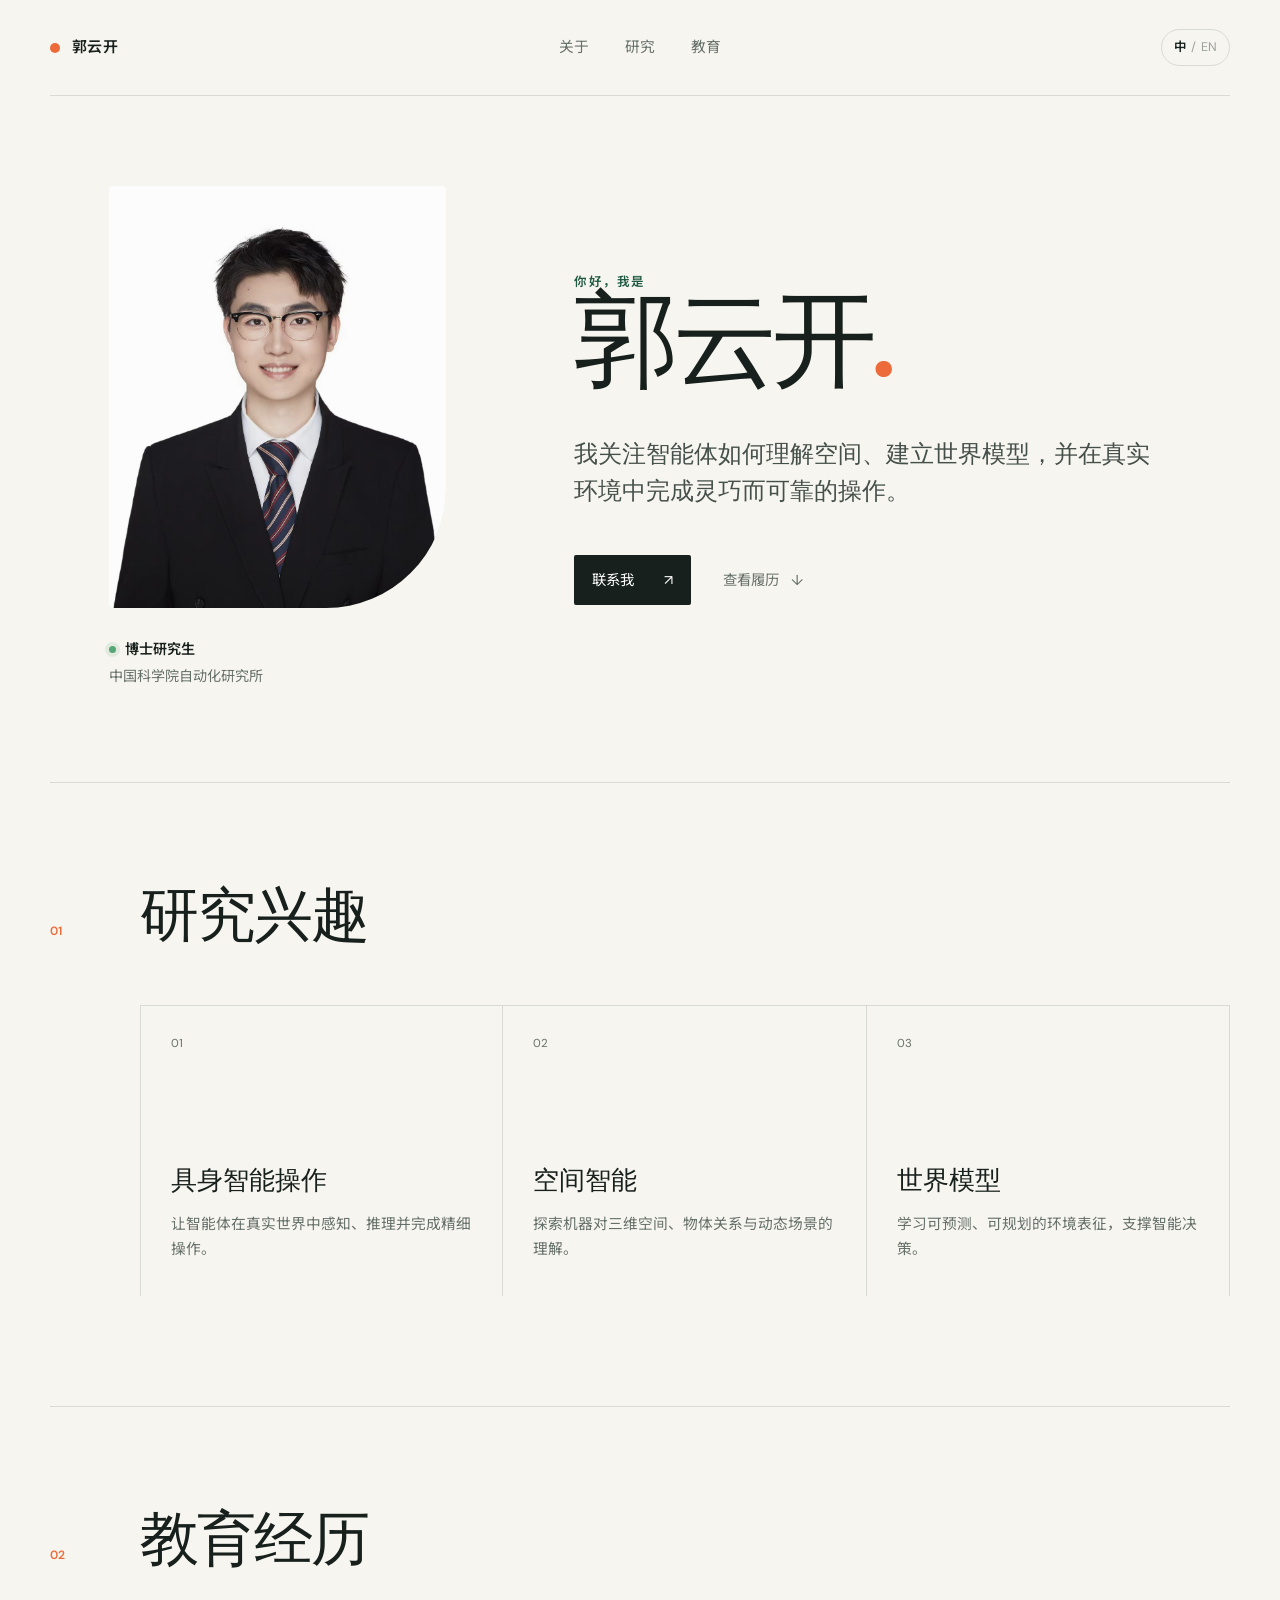
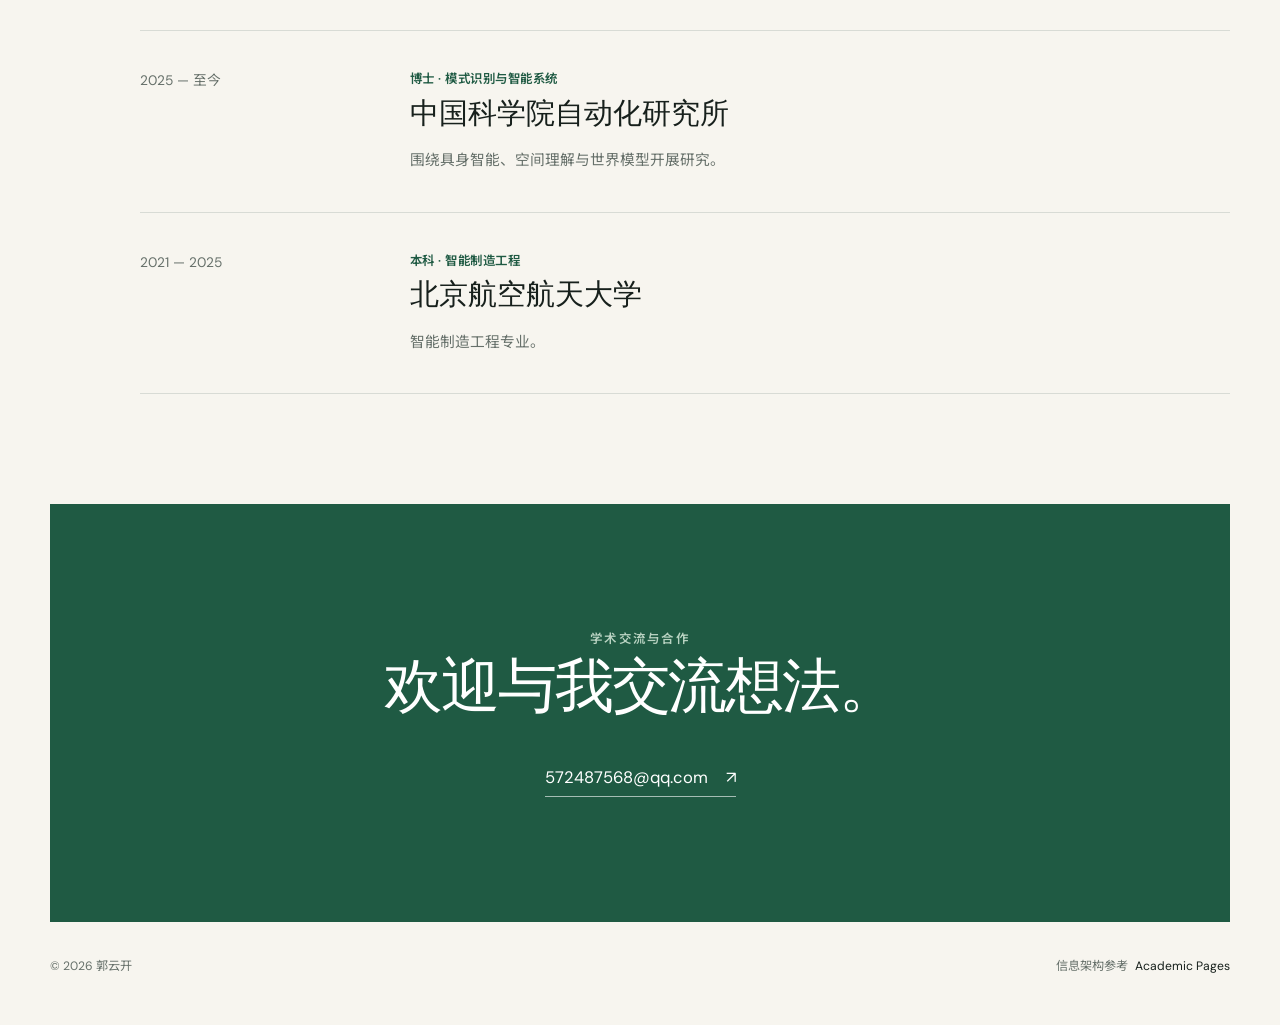
==== index.html @ 11bcfe5f "Create academic personal homepage" ====
<!doctype html>
<html lang="zh-CN">
  <head>
    <meta charset="UTF-8" />
    <meta name="viewport" content="width=device-width, initial-scale=1.0" />
    <meta
      name="description"
      content="郭云开，中国科学院自动化研究所博士研究生，研究方向包括具身智能操作、空间智能与世界模型。"
    />
    <meta name="theme-color" content="#f7f5ef" />
    <title>郭云开 | YunKai Guo</title>
    <link rel="preconnect" href="https://fonts.googleapis.com" />
    <link rel="preconnect" href="https://fonts.gstatic.com" crossorigin />
    <link
      href="https://fonts.googleapis.com/css2?family=DM+Sans:wght@400;500;600&family=Noto+Sans+SC:wght@400;500;600&family=Newsreader:opsz,wght@6..72,500;6..72,600&display=swap"
      rel="stylesheet"
    />
    <link rel="stylesheet" href="styles.css" />
  </head>
  <body>
    <div class="page-shell">
      <header class="site-header">
        <a class="wordmark" href="#top" aria-label="返回首页">
          <span class="wordmark-dot" aria-hidden="true"></span>
          <span data-zh="郭云开" data-en="YunKai Guo">郭云开</span>
        </a>

        <nav class="site-nav" aria-label="页面导航">
          <a href="#about" data-zh="关于" data-en="About">关于</a>
          <a href="#research" data-zh="研究" data-en="Research">研究</a>
          <a href="#education" data-zh="教育" data-en="Education">教育</a>
        </nav>

        <button class="language-switch" type="button" aria-label="Switch to English">
          <span class="active">中</span><span class="divider">/</span><span>EN</span>
        </button>
      </header>

      <main id="top">
        <section class="hero" id="about">
          <aside class="profile-column">
            <div class="portrait-wrap">
              <img
                src="2daff276313468bf5941d6a579927901.jpg"
                alt="郭云开个人照片"
                width="1280"
                height="1280"
              />
            </div>
            <div class="profile-meta">
              <p class="status"><span aria-hidden="true"></span><span data-zh="博士研究生" data-en="PhD Student">博士研究生</span></p>
              <p data-zh="中国科学院自动化研究所" data-en="Institute of Automation, Chinese Academy of Sciences">
                中国科学院自动化研究所
              </p>
            </div>
          </aside>

          <div class="intro-column">
            <p class="eyebrow" data-zh="你好，我是" data-en="Hello, I’m">你好，我是</p>
            <h1><span data-zh="郭云开" data-en="YunKai Guo">郭云开</span><span class="period">.</span></h1>
            <p class="lead" data-zh="我关注智能体如何理解空间、建立世界模型，并在真实环境中完成灵巧而可靠的操作。" data-en="I study how intelligent agents understand space, build world models, and perform dexterous, reliable manipulation in the physical world.">
              我关注智能体如何理解空间、建立世界模型，并在真实环境中完成灵巧而可靠的操作。
            </p>
            <div class="hero-actions">
              <a class="button primary" href="mailto:572487568@qq.com">
                <span data-zh="联系我" data-en="Get in touch">联系我</span>
                <span aria-hidden="true">↗</span>
              </a>
              <a class="text-link" href="#education">
                <span data-zh="查看履历" data-en="View profile">查看履历</span>
                <span aria-hidden="true">↓</span>
              </a>
            </div>
          </div>
        </section>

        <section class="content-section research-section" id="research">
          <div class="section-heading">
            <p class="section-index">01</p>
            <h2 data-zh="研究兴趣" data-en="Research Interests">研究兴趣</h2>
          </div>
          <div class="research-grid">
            <article class="research-card">
              <span class="card-number">01</span>
              <div>
                <h3 data-zh="具身智能操作" data-en="Embodied Manipulation">具身智能操作</h3>
                <p data-zh="让智能体在真实世界中感知、推理并完成精细操作。" data-en="Enabling agents to perceive, reason, and manipulate objects in the physical world.">
                  让智能体在真实世界中感知、推理并完成精细操作。
                </p>
              </div>
            </article>
            <article class="research-card">
              <span class="card-number">02</span>
              <div>
                <h3 data-zh="空间智能" data-en="Spatial Intelligence">空间智能</h3>
                <p data-zh="探索机器对三维空间、物体关系与动态场景的理解。" data-en="Exploring machine understanding of 3D space, object relations, and dynamic scenes.">
                  探索机器对三维空间、物体关系与动态场景的理解。
                </p>
              </div>
            </article>
            <article class="research-card">
              <span class="card-number">03</span>
              <div>
                <h3 data-zh="世界模型" data-en="World Models">世界模型</h3>
                <p data-zh="学习可预测、可规划的环境表征，支撑智能决策。" data-en="Learning predictive representations of environments for planning and intelligent decisions.">
                  学习可预测、可规划的环境表征，支撑智能决策。
                </p>
              </div>
            </article>
          </div>
        </section>

        <section class="content-section education-section" id="education">
          <div class="section-heading">
            <p class="section-index">02</p>
            <h2 data-zh="教育经历" data-en="Education">教育经历</h2>
          </div>
          <div class="timeline">
            <article class="timeline-item">
              <div class="timeline-year" data-zh="2025 — 至今" data-en="2025 — Present">2025 — 至今</div>
              <div class="timeline-content">
                <p class="degree" data-zh="博士 · 模式识别与智能系统" data-en="PhD · Pattern Recognition and Intelligent Systems">博士 · 模式识别与智能系统</p>
                <h3 data-zh="中国科学院自动化研究所" data-en="Institute of Automation, Chinese Academy of Sciences">中国科学院自动化研究所</h3>
                <p data-zh="围绕具身智能、空间理解与世界模型开展研究。" data-en="Researching embodied intelligence, spatial understanding, and world models.">
                  围绕具身智能、空间理解与世界模型开展研究。
                </p>
              </div>
            </article>
            <article class="timeline-item">
              <div class="timeline-year">2021 — 2025</div>
              <div class="timeline-content">
                <p class="degree" data-zh="本科 · 智能制造工程" data-en="BEng · Intelligent Manufacturing Engineering">本科 · 智能制造工程</p>
                <h3 data-zh="北京航空航天大学" data-en="Beihang University">北京航空航天大学</h3>
                <p data-zh="智能制造工程专业。" data-en="Major in Intelligent Manufacturing Engineering.">智能制造工程专业。</p>
              </div>
            </article>
          </div>
        </section>

        <section class="contact-section" id="contact">
          <p class="eyebrow" data-zh="学术交流与合作" data-en="Research & collaboration">学术交流与合作</p>
          <h2 data-zh="欢迎与我交流想法。" data-en="Let’s exchange ideas.">欢迎与我交流想法。</h2>
          <a href="mailto:572487568@qq.com">572487568@qq.com <span aria-hidden="true">↗</span></a>
        </section>
      </main>

      <footer>
        <p>© <span id="year"></span> <span data-zh="郭云开" data-en="YunKai Guo">郭云开</span></p>
        <p>
          <span data-zh="信息架构参考" data-en="Structure inspired by">信息架构参考</span>
          <a href="https://github.com/academicpages/academicpages.github.io" target="_blank" rel="noreferrer">Academic Pages</a>
        </p>
      </footer>
    </div>
    <script src="script.js"></script>
  </body>
</html>
---- styles.css ----
:root {
  --paper: #f7f5ef;
  --ink: #17201c;
  --muted: #66706a;
  --line: #d8dbd5;
  --sage: #dce8df;
  --green: #1f5a43;
  --warm: #ed6a3a;
  --serif: "Newsreader", "Noto Serif SC", serif;
  --sans: "DM Sans", "Noto Sans SC", sans-serif;
}

* {
  box-sizing: border-box;
}

html {
  scroll-behavior: smooth;
}

body {
  margin: 0;
  background: var(--paper);
  color: var(--ink);
  font-family: var(--sans);
  font-size: 15px;
  line-height: 1.7;
  -webkit-font-smoothing: antialiased;
}

a {
  color: inherit;
  text-decoration: none;
}

button {
  font: inherit;
}

.page-shell {
  width: min(1180px, calc(100% - 64px));
  margin: 0 auto;
}

.site-header {
  min-height: 96px;
  display: grid;
  grid-template-columns: 1fr auto 1fr;
  align-items: center;
  border-bottom: 1px solid var(--line);
}

.wordmark {
  display: inline-flex;
  align-items: center;
  gap: 12px;
  width: max-content;
  font-weight: 600;
  letter-spacing: 0.02em;
}

.wordmark-dot {
  width: 10px;
  height: 10px;
  border-radius: 50%;
  background: var(--warm);
}

.site-nav {
  display: flex;
  gap: 36px;
  color: var(--muted);
  font-size: 0.92rem;
}

.site-nav a,
.text-link,
footer a {
  transition: color 180ms ease;
}

.site-nav a:hover,
.text-link:hover,
footer a:hover {
  color: var(--warm);
}

.language-switch {
  justify-self: end;
  padding: 7px 12px;
  border: 1px solid var(--line);
  border-radius: 999px;
  background: transparent;
  color: #9aa09c;
  cursor: pointer;
  font-size: 0.78rem;
}

.language-switch .active {
  color: var(--ink);
  font-weight: 600;
}

.language-switch .divider {
  margin: 0 5px;
}

.hero {
  min-height: 670px;
  display: grid;
  grid-template-columns: minmax(280px, 0.82fr) minmax(400px, 1.45fr);
  gap: clamp(70px, 10vw, 150px);
  align-items: center;
  padding: 90px 5%;
}

.profile-column {
  align-self: center;
}

.portrait-wrap {
  position: relative;
  aspect-ratio: 4 / 5;
  overflow: hidden;
  background: var(--sage);
  border-radius: 3px 3px 120px 3px;
}

.portrait-wrap::before {
  content: "";
  position: absolute;
  inset: 18px -18px -18px 18px;
  border: 1px solid #b8c9bd;
  border-radius: 3px 3px 120px 3px;
  z-index: -1;
}

.portrait-wrap img {
  width: 100%;
  height: 100%;
  display: block;
  object-fit: cover;
  object-position: center 18%;
  filter: saturate(0.88) contrast(0.98);
}

.profile-meta {
  margin-top: 30px;
  font-size: 0.88rem;
  color: var(--muted);
}

.profile-meta p {
  margin: 3px 0;
}

.profile-meta .status {
  display: flex;
  align-items: center;
  gap: 9px;
  color: var(--ink);
  font-weight: 600;
}

.status > span:first-child {
  width: 7px;
  height: 7px;
  border-radius: 50%;
  background: #58a575;
  box-shadow: 0 0 0 4px rgba(88, 165, 117, 0.13);
}

.eyebrow {
  margin: 0 0 14px;
  color: var(--green);
  font-size: 0.78rem;
  font-weight: 600;
  letter-spacing: 0.18em;
  text-transform: uppercase;
}

.intro-column h1 {
  margin: 0;
  font-family: var(--serif);
  font-size: clamp(4.6rem, 8.2vw, 7.7rem);
  font-weight: 500;
  letter-spacing: -0.06em;
  line-height: 0.86;
}

.period {
  color: var(--warm);
}

.lead {
  max-width: 620px;
  margin: 40px 0 0;
  color: #46504b;
  font-family: var(--serif);
  font-size: clamp(1.22rem, 1.9vw, 1.65rem);
  line-height: 1.55;
}

.hero-actions {
  display: flex;
  align-items: center;
  gap: 32px;
  margin-top: 42px;
}

.button {
  display: inline-flex;
  align-items: center;
  gap: 30px;
  padding: 13px 18px;
  font-size: 0.9rem;
}

.button.primary {
  background: var(--ink);
  color: white;
  border-radius: 2px;
  transition: transform 180ms ease, background 180ms ease;
}

.button.primary:hover {
  background: var(--green);
  transform: translateY(-2px);
}

.text-link {
  display: inline-flex;
  gap: 12px;
  color: var(--muted);
  font-size: 0.9rem;
}

.content-section {
  padding: 110px 0;
  border-top: 1px solid var(--line);
}

.section-heading {
  display: grid;
  grid-template-columns: 90px 1fr;
  align-items: baseline;
  margin-bottom: 54px;
}

.section-index {
  margin: 0;
  color: var(--warm);
  font-size: 0.75rem;
  font-weight: 600;
}

.section-heading h2,
.contact-section h2 {
  margin: 0;
  font-family: var(--serif);
  font-size: clamp(2.45rem, 4.6vw, 4.15rem);
  font-weight: 500;
  letter-spacing: -0.035em;
  line-height: 1;
}

.research-grid {
  display: grid;
  grid-template-columns: repeat(3, 1fr);
  margin-left: 90px;
  border-top: 1px solid var(--line);
}

.research-card {
  min-height: 290px;
  display: flex;
  flex-direction: column;
  justify-content: space-between;
  padding: 28px 30px 34px;
  border-right: 1px solid var(--line);
  transition: background 180ms ease, transform 180ms ease;
}

.research-card:first-child {
  border-left: 1px solid var(--line);
}

.research-card:hover {
  background: var(--sage);
  transform: translateY(-4px);
}

.card-number {
  color: var(--muted);
  font-size: 0.72rem;
}

.research-card h3,
.timeline-content h3 {
  margin: 0 0 14px;
  font-family: var(--serif);
  font-size: 1.6rem;
  font-weight: 500;
  line-height: 1.2;
}

.research-card p,
.timeline-content > p:last-child {
  margin: 0;
  color: var(--muted);
  font-size: 0.92rem;
}

.timeline {
  margin-left: 90px;
}

.timeline-item {
  display: grid;
  grid-template-columns: 230px 1fr;
  gap: 40px;
  padding: 38px 0;
  border-top: 1px solid var(--line);
}

.timeline-item:last-child {
  border-bottom: 1px solid var(--line);
}

.timeline-year {
  color: var(--muted);
  font-size: 0.86rem;
}

.degree {
  margin: 0 0 9px;
  color: var(--green);
  font-size: 0.78rem;
  font-weight: 600;
  letter-spacing: 0.04em;
}

.timeline-content h3 {
  font-size: 1.82rem;
}

.contact-section {
  padding: 125px 9%;
  background: var(--green);
  color: white;
  text-align: center;
}

.contact-section .eyebrow {
  color: #b9d3c2;
}

.contact-section a {
  display: inline-flex;
  gap: 18px;
  margin-top: 40px;
  padding-bottom: 5px;
  border-bottom: 1px solid rgba(255, 255, 255, 0.6);
  font-size: 1.04rem;
}

footer {
  display: flex;
  justify-content: space-between;
  padding: 34px 0 48px;
  color: var(--muted);
  font-size: 0.76rem;
}

footer p {
  margin: 0;
}

footer a {
  margin-left: 4px;
  color: var(--ink);
}

@media (max-width: 820px) {
  .page-shell {
    width: min(100% - 36px, 680px);
  }

  .site-header {
    grid-template-columns: 1fr auto;
  }

  .site-nav {
    display: none;
  }

  .hero {
    min-height: auto;
    grid-template-columns: 1fr;
    gap: 55px;
    padding: 65px 0 80px;
  }

  .profile-column {
    width: min(78%, 360px);
  }

  .intro-column h1 {
    font-size: clamp(4.1rem, 19vw, 6.4rem);
  }

  .section-heading {
    grid-template-columns: 50px 1fr;
  }

  .research-grid,
  .timeline {
    margin-left: 50px;
  }

  .research-grid {
    grid-template-columns: 1fr;
  }

  .research-card {
    min-height: 230px;
    border-left: 1px solid var(--line);
    border-bottom: 1px solid var(--line);
  }

  .timeline-item {
    grid-template-columns: 1fr;
    gap: 12px;
  }

  .contact-section {
    margin: 0 -18px;
    padding: 90px 24px;
  }

  footer {
    flex-direction: column;
    gap: 7px;
  }
}

@media (max-width: 480px) {
  .page-shell {
    width: calc(100% - 28px);
  }

  .site-header {
    min-height: 78px;
  }

  .hero {
    padding-top: 42px;
  }

  .profile-column {
    width: 88%;
  }

  .hero-actions {
    align-items: flex-start;
    flex-direction: column;
    gap: 20px;
  }

  .content-section {
    padding: 80px 0;
  }

  .section-heading {
    display: block;
  }

  .section-index {
    margin-bottom: 12px;
  }

  .research-grid,
  .timeline {
    margin-left: 0;
  }
}

@media (prefers-reduced-motion: reduce) {
  html {
    scroll-behavior: auto;
  }

  *,
  *::before,
  *::after {
    transition-duration: 0.01ms !important;
  }
}
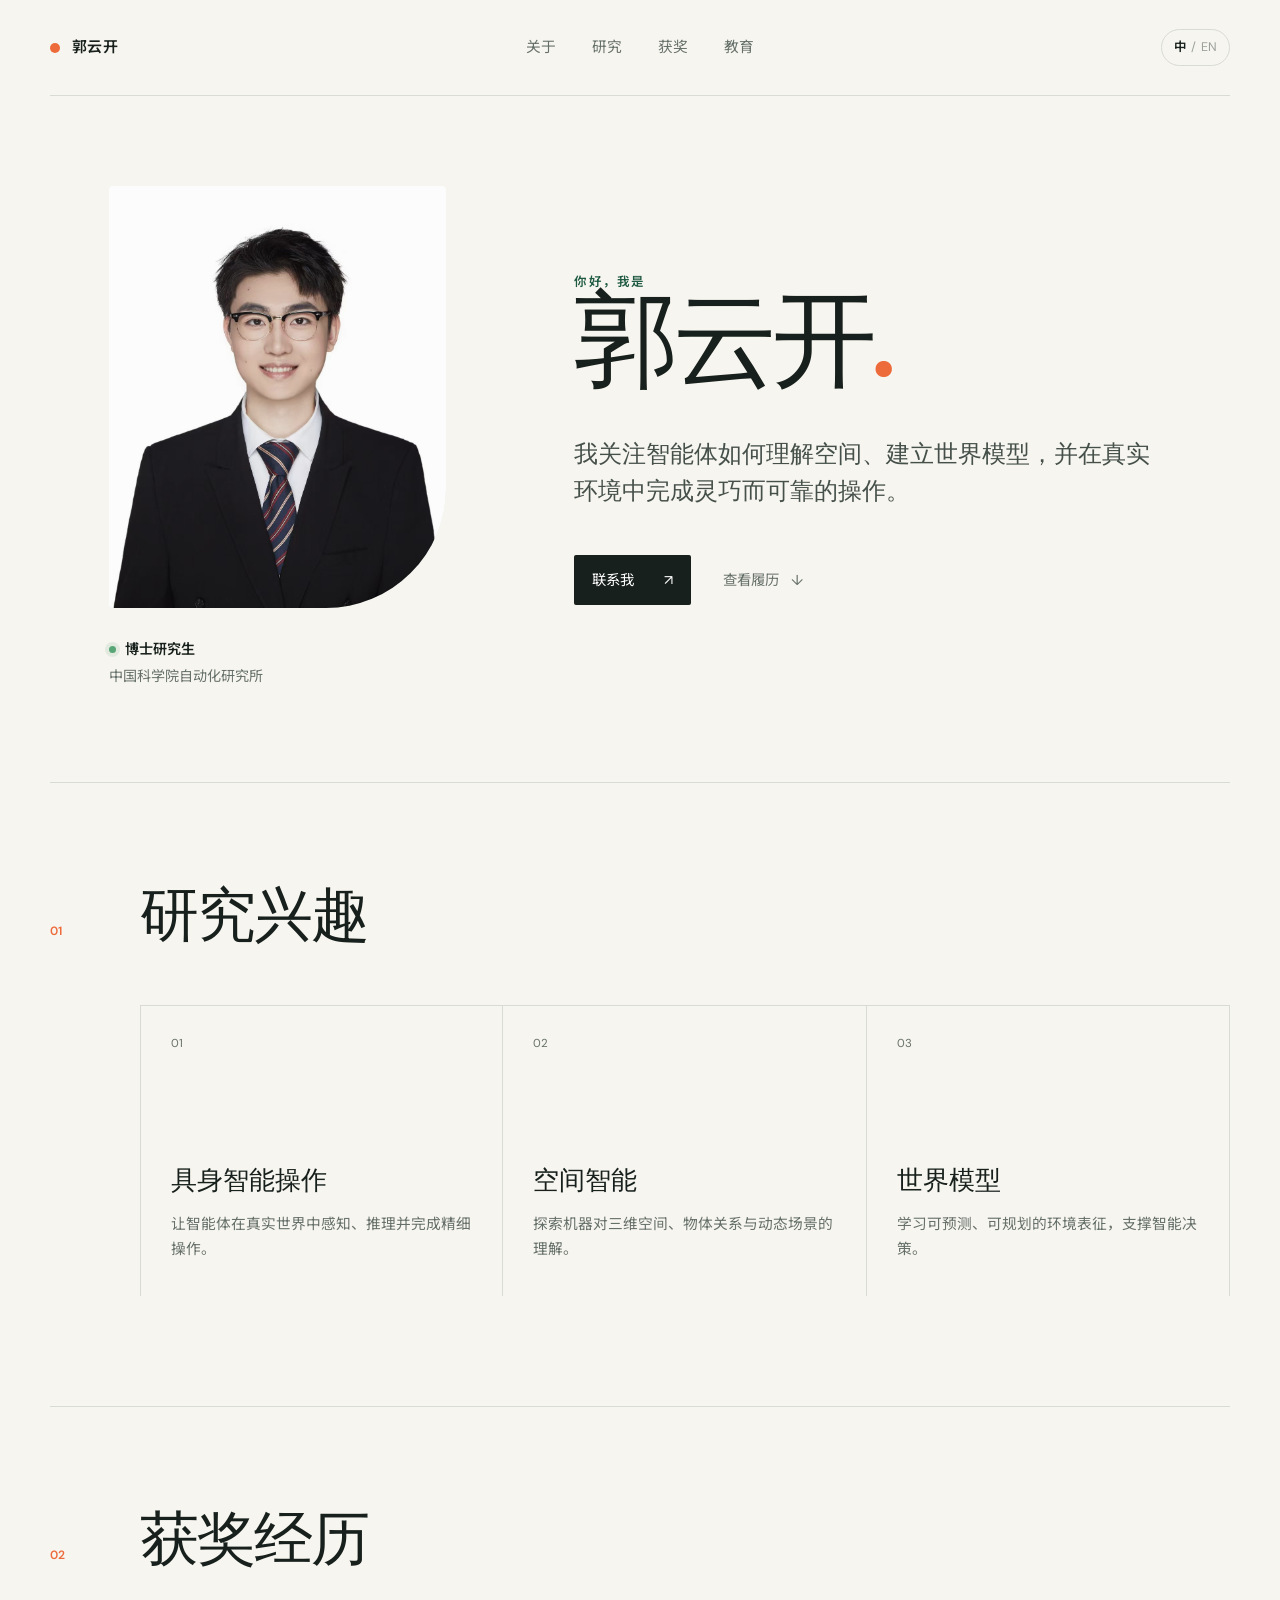
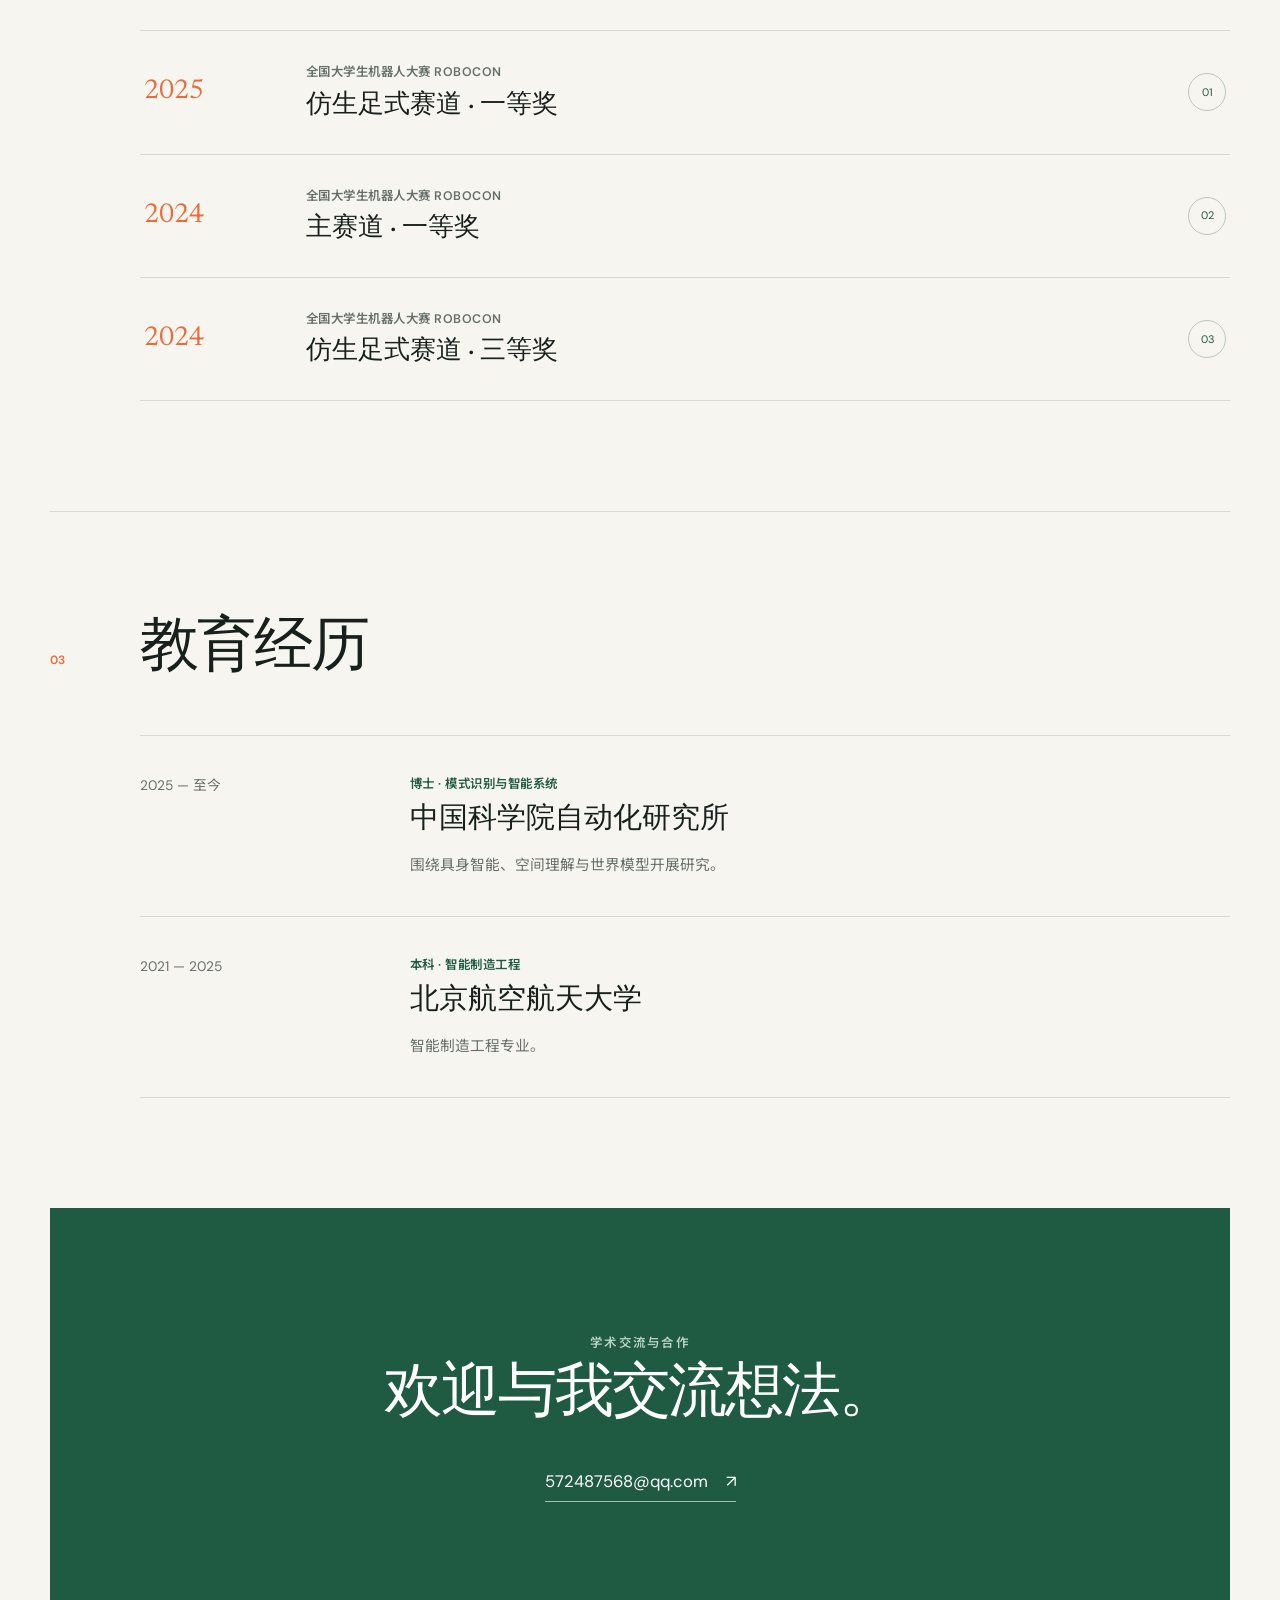
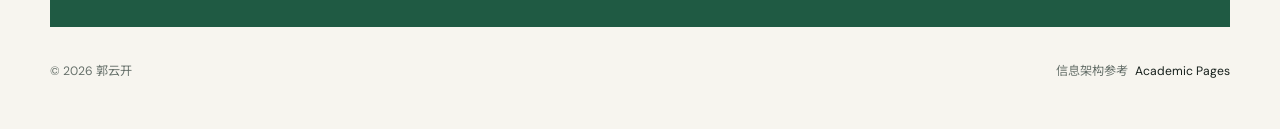
==== commit 2040b3dc: "Add ROBOCON awards section" ====
--- a/index.html
+++ b/index.html
@@ -28,6 +28,7 @@
         <nav class="site-nav" aria-label="页面导航">
           <a href="#about" data-zh="关于" data-en="About">关于</a>
           <a href="#research" data-zh="研究" data-en="Research">研究</a>
+          <a href="#awards" data-zh="获奖" data-en="Awards">获奖</a>
           <a href="#education" data-zh="教育" data-en="Education">教育</a>
         </nav>
 
@@ -110,9 +111,48 @@
           </div>
         </section>
 
+        <section class="content-section awards-section" id="awards">
+          <div class="section-heading">
+            <p class="section-index">02</p>
+            <h2 data-zh="获奖经历" data-en="Honors & Awards">获奖经历</h2>
+          </div>
+          <div class="awards-list">
+            <article class="award-item">
+              <div class="award-year">2025</div>
+              <div class="award-content">
+                <p class="award-event" data-zh="全国大学生机器人大赛 ROBOCON" data-en="China University Robot Competition · ROBOCON">
+                  全国大学生机器人大赛 ROBOCON
+                </p>
+                <h3 data-zh="仿生足式赛道 · 一等奖" data-en="Bionic Legged Robot Challenge · First Prize">仿生足式赛道 · 一等奖</h3>
+              </div>
+              <span class="award-mark" aria-hidden="true">01</span>
+            </article>
+            <article class="award-item">
+              <div class="award-year">2024</div>
+              <div class="award-content">
+                <p class="award-event" data-zh="全国大学生机器人大赛 ROBOCON" data-en="China University Robot Competition · ROBOCON">
+                  全国大学生机器人大赛 ROBOCON
+                </p>
+                <h3 data-zh="主赛道 · 一等奖" data-en="Main Competition · First Prize">主赛道 · 一等奖</h3>
+              </div>
+              <span class="award-mark" aria-hidden="true">02</span>
+            </article>
+            <article class="award-item">
+              <div class="award-year">2024</div>
+              <div class="award-content">
+                <p class="award-event" data-zh="全国大学生机器人大赛 ROBOCON" data-en="China University Robot Competition · ROBOCON">
+                  全国大学生机器人大赛 ROBOCON
+                </p>
+                <h3 data-zh="仿生足式赛道 · 三等奖" data-en="Bionic Legged Robot Challenge · Third Prize">仿生足式赛道 · 三等奖</h3>
+              </div>
+              <span class="award-mark" aria-hidden="true">03</span>
+            </article>
+          </div>
+        </section>
+
         <section class="content-section education-section" id="education">
           <div class="section-heading">
-            <p class="section-index">02</p>
+            <p class="section-index">03</p>
             <h2 data-zh="教育经历" data-en="Education">教育经历</h2>
           </div>
           <div class="timeline">
--- a/styles.css
+++ b/styles.css
@@ -315,6 +315,53 @@
   margin-left: 90px;
 }
 
+.awards-list {
+  margin-left: 90px;
+  border-top: 1px solid var(--line);
+}
+
+.award-item {
+  display: grid;
+  grid-template-columns: 130px 1fr auto;
+  gap: 32px;
+  align-items: center;
+  padding: 31px 4px;
+  border-bottom: 1px solid var(--line);
+}
+
+.award-year {
+  color: var(--warm);
+  font-family: var(--serif);
+  font-size: 1.7rem;
+}
+
+.award-event {
+  margin: 0 0 6px;
+  color: var(--muted);
+  font-size: 0.78rem;
+  font-weight: 600;
+  letter-spacing: 0.04em;
+}
+
+.award-content h3 {
+  margin: 0;
+  font-family: var(--serif);
+  font-size: 1.65rem;
+  font-weight: 500;
+  line-height: 1.25;
+}
+
+.award-mark {
+  display: grid;
+  width: 38px;
+  height: 38px;
+  place-items: center;
+  border: 1px solid #b8c9bd;
+  border-radius: 50%;
+  color: var(--green);
+  font-size: 0.68rem;
+}
+
 .timeline-item {
   display: grid;
   grid-template-columns: 230px 1fr;
@@ -414,8 +461,14 @@
   }
 
   .research-grid,
-  .timeline {
+  .timeline,
+  .awards-list {
     margin-left: 50px;
+  }
+
+  .award-item {
+    grid-template-columns: 82px 1fr auto;
+    gap: 18px;
   }
 
   .research-grid {
@@ -480,8 +533,18 @@
   }
 
   .research-grid,
-  .timeline {
+  .timeline,
+  .awards-list {
     margin-left: 0;
+  }
+
+  .award-item {
+    grid-template-columns: 1fr auto;
+  }
+
+  .award-year {
+    grid-column: 1 / -1;
+    font-size: 1.35rem;
   }
 }
 
